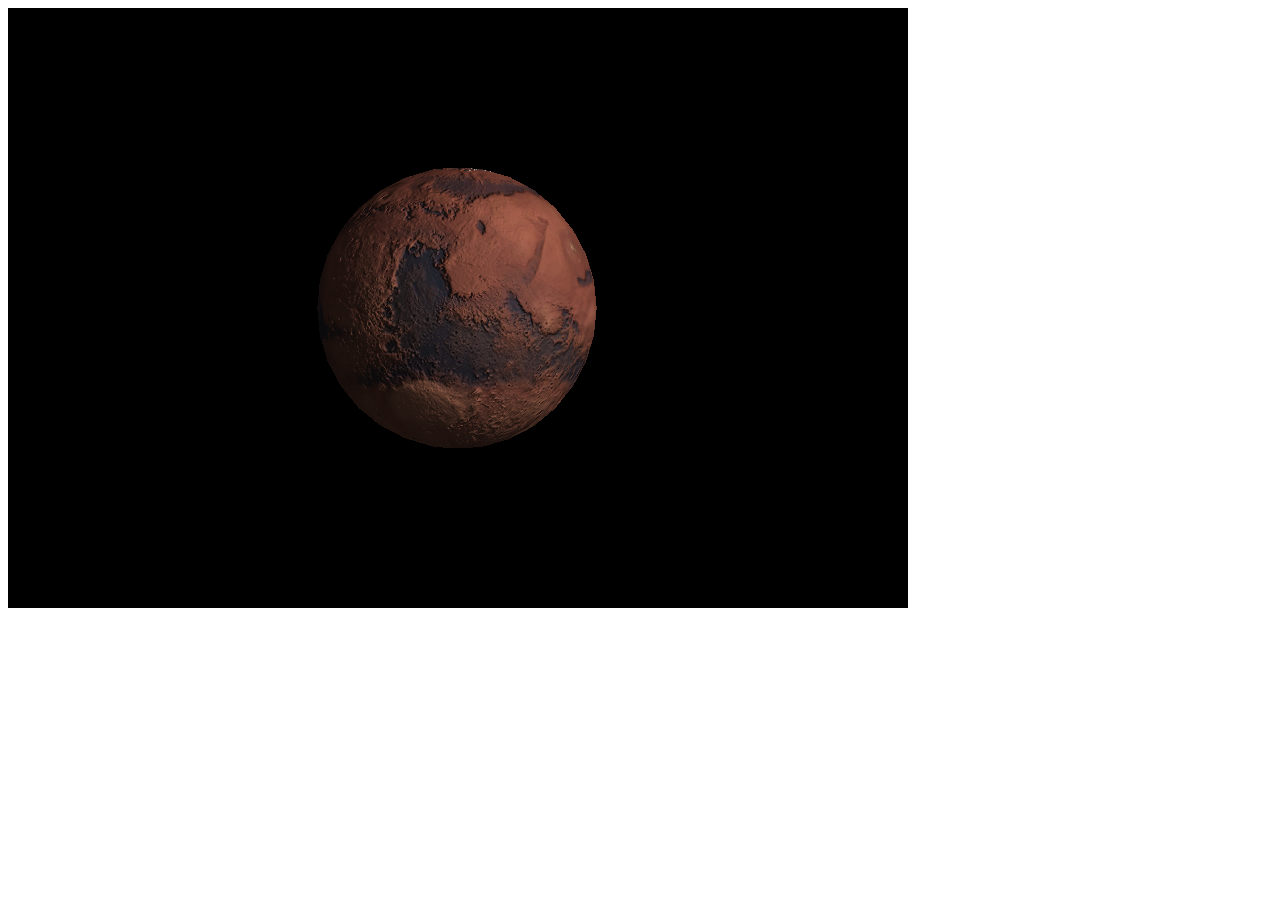
==== index.html @ 118981c8 "first commit" ====
<html>
<head>
    <title>My first Three.js app</title>
    <style>canvas { width: 600px; height: 400px }</style>
</head>
<body>
<script src="js/three.min.js"></script>
<script src="js/planets.js"></script>

<script>
    var scene = new THREE.Scene();
    var width = 15;
    var height = 10;
    var camera = new THREE.PerspectiveCamera( 20, width / height, 1, 1000 );
    scene.add(new THREE.AmbientLight(0x333333));

    var directionalLight = new THREE.DirectionalLight( 0xf0f0f0, 0.8 );
    directionalLight.position.set( 5, 3, 5 );
    scene.add( directionalLight );

    var renderer = new THREE.WebGLRenderer({ antialiasing: false });
    renderer.setSize(900,600);
    document.body.appendChild( renderer.domElement );

    var current = 4;
    var total = 9;

    function nextPlanet(){
        current++;
    }

    function drawPlanet(camera){
        switch(current){
            case 1:
                camera.position.z =4;
                return createMercury();
                break;
            case 2:
                camera.position.z =4;
                return createVenus();
                break;
            case 3:
                camera.position.z =4;
                return createEarth();
                break;
            case 4:
                camera.position.z =4;
                return createMars();
                break;
            case 5:
                camera.position.z =50;
                return createJupiter();
                break;
            case 6:
                camera.position.z =50;
                return createSaturn();
                break;
            case 7:
                camera.position.z =50;
                return createUranus();
                break;
            case 8:
                camera.position.z =50;
                return createNeptune();
                break;
            case 9:
                camera.position.z =1.1;
                return createPluto();
                break;
            case 10:
                camera.position.z =2;
                return createMoon();
                break;
            case 11:
                camera.position.z = 500;
                return createSun();
                break;
            case 12:
                camera.position.z = 4;
                return createMarsWater();
                break;
        }
    }

    var planet = drawPlanet(camera);

    scene.add(planet);

    function render(){
        requestAnimationFrame(render);
        planet.rotation.y  += 0.002;
        renderer.render(scene, camera);
    }
    render();

</script>
</body>
</html>
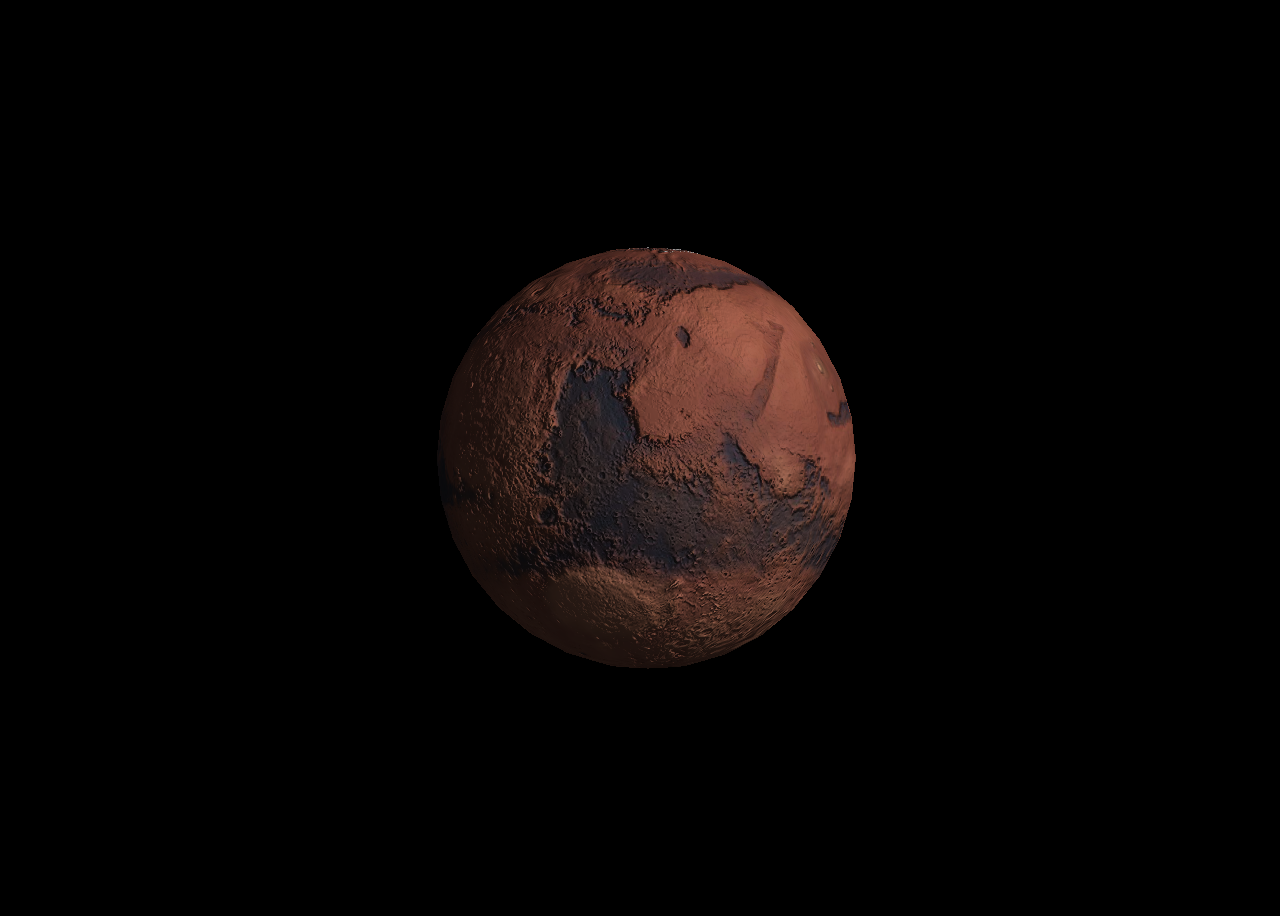
==== commit 8acfcf75: "small fix" ====
--- a/index.html
+++ b/index.html
@@ -1,25 +1,26 @@
 <html>
 <head>
-    <title>My first Three.js app</title>
-    <style>canvas { width: 600px; height: 400px }</style>
+    <title>Planetarium</title>
+    <style>canvas {}</style>
 </head>
-<body>
+<body style="background:black;">
 <script src="js/three.min.js"></script>
 <script src="js/planets.js"></script>
 
 <script>
     var scene = new THREE.Scene();
-    var width = 15;
-    var height = 10;
+    var width = window.innerWidth;
+    var height = window.innerHeight;
     var camera = new THREE.PerspectiveCamera( 20, width / height, 1, 1000 );
     scene.add(new THREE.AmbientLight(0x333333));
+
 
     var directionalLight = new THREE.DirectionalLight( 0xf0f0f0, 0.8 );
     directionalLight.position.set( 5, 3, 5 );
     scene.add( directionalLight );
 
     var renderer = new THREE.WebGLRenderer({ antialiasing: false });
-    renderer.setSize(900,600);
+    renderer.setSize(window.innerWidth,window.innerHeight);
     document.body.appendChild( renderer.domElement );
 
     var current = 4;
@@ -95,4 +96,4 @@
 
 </script>
 </body>
-</html>+</html>
